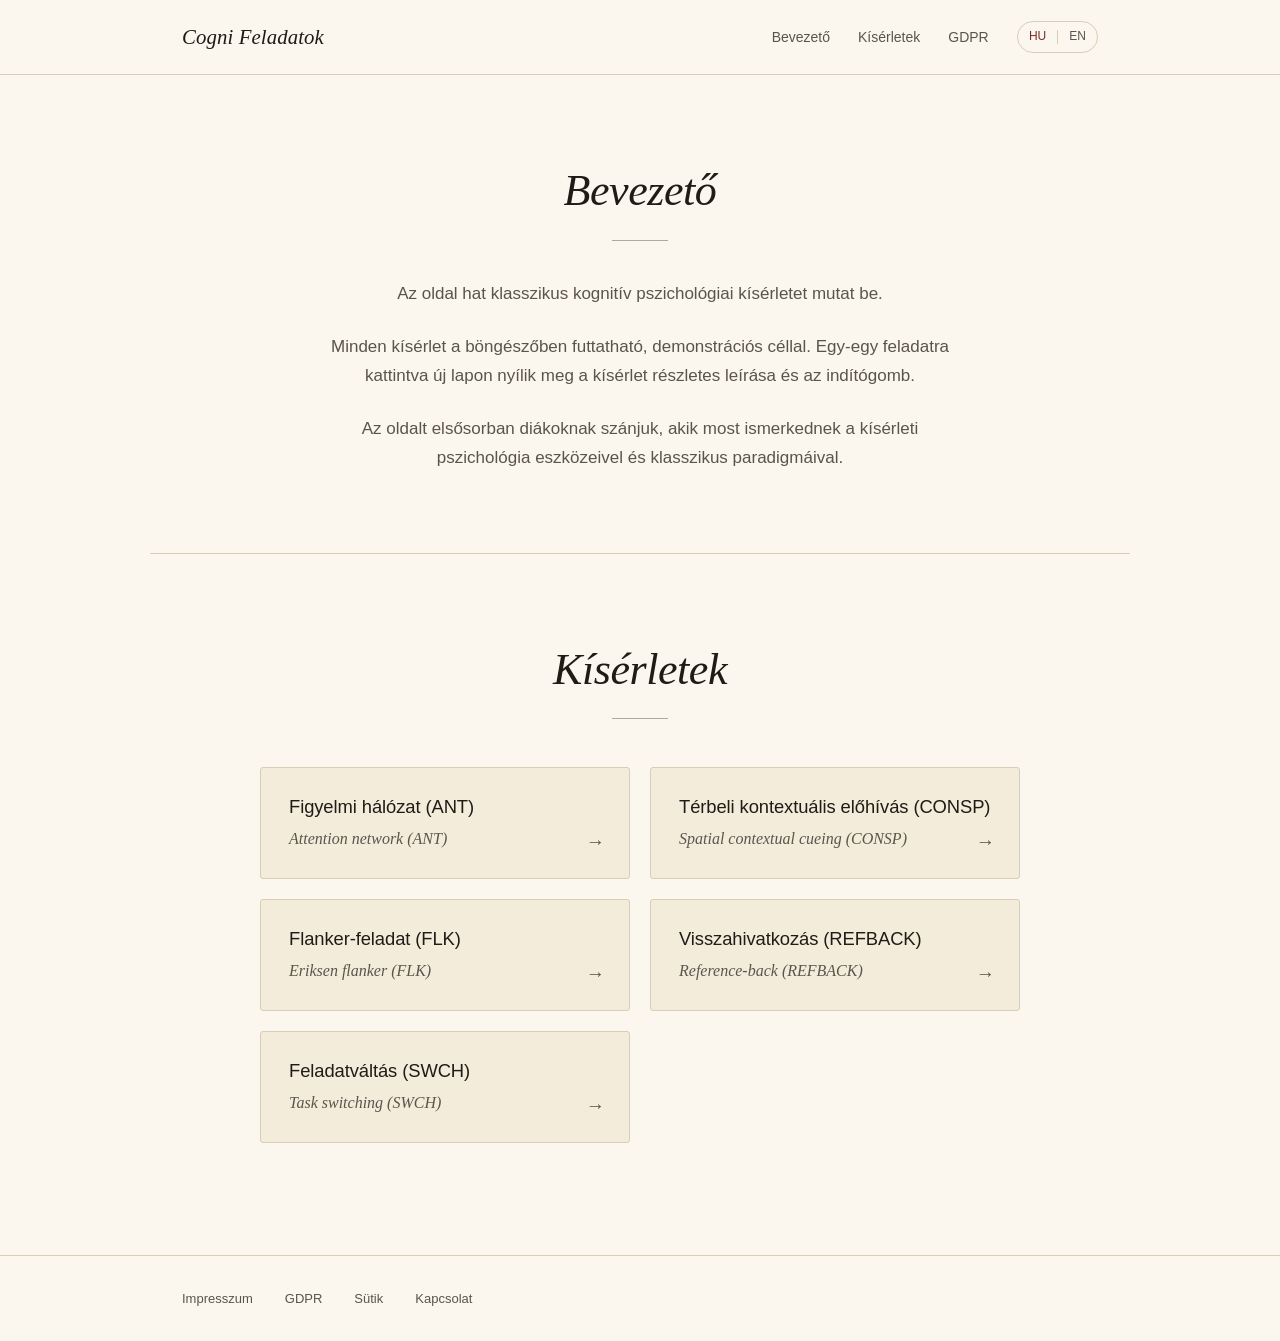
==== index.html @ f472b240 "Add files via upload" ====
<!DOCTYPE html>
<html lang="hu">
<head>
    <meta charset="UTF-8">
    <meta name="viewport" content="width=device-width, initial-scale=1.0">
    <title>Cogni FEladatok</title>
    <meta name = "description" content="Pár klasszikus kognitív pszichológiai kísérlet diákok és érdeklődők számára. Six classical cognitive psychology experiments for students and the curious.">
    <link rel = "stylesheet" href = "common_style.css">
</head>
<body>

<header class="site-header">
    <div class="container">
        <a href="/" class="brand">Cogni Feladatok</a>
        <nav class="site-nav" aria-label="Main">
            <a href="#introduction"><span class="hu">Bevezető</span><span class="en">Introduction</span></a>
            <a href="#experiments"><span class="hu">Kísérletek</span><span class="en">Experiments</span></a>
            <a href="gdpr.html">GDPR</a>
            <div class="lang-toggle" role="group" aria-label="Language">
                <button type="button" data-lang="hu" aria-pressed="true">HU</button>
                <span class="divider" aria-hidden="true"></span>
                <button type="button" data-lang="en" aria-pressed="false">EN</button>
            </div>
        </nav>
    </div>
</header>

<main>

    <section class="introduction" id="introduction">
      <div class="container">
        <h1 class="section-heading">
          <span class="hu">Bevezető</span>
          <span class="en">Introduction</span>
        </h1>
        <p>
          <span class="hu">Az oldal hat klasszikus kognitív pszichológiai kísérletet mutat be.</span>
          <span class="en">This site presents six classical cognitive psychology experiments — from attentional networks and visual search to conflict resolution and working memory.</span>
        </p>
        <p>
          <span class="hu">Minden kísérlet a böngészőben futtatható, demonstrációs céllal. Egy-egy feladatra kattintva új lapon nyílik meg a kísérlet részletes leírása és az indítógomb.</span>
          <span class="en">Each experiment runs directly in the browser, for demonstration purposes. Clicking a task opens its description and start button in a new tab.</span>
        </p>
        <p>
          <span class="hu">Az oldalt elsősorban diákoknak szánjuk, akik most ismerkednek a 
            kísérleti pszichológia eszközeivel és klasszikus paradigmáival.</span>
          <span class="en">The site is intended primarily for students who are getting their first hands-on look 
            at the tools and classical paradigms of experimental psychology.</span>
        </p>
      </div>
    </section>

    <hr class="section-divider">

    <section class="experiments" id="experiments">
      <div class="container">
        <h2 class="section-heading">
          <span class="hu">Kísérletek</span>
          <span class="en">Experiments</span>
        </h2>

        <div class="experiment-grid">

          <a href="ant.html" class="experiment-card">
            <span class="card-hu">Figyelmi hálózat (ANT)</span>
            <span class="card-en">Attention network (ANT)</span>
            <span class="card-arrow" aria-hidden="true">→</span>
          </a>

          <a href="consp.html" class="experiment-card">
            <span class="card-hu">Térbeli kontextuális előhívás (CONSP)</span>
            <span class="card-en">Spatial contextual cueing (CONSP)</span>
            <span class="card-arrow" aria-hidden="true">→</span>
          </a>

          <a href="flanker.html" class="experiment-card">
            <span class="card-hu">Flanker-feladat (FLK)</span>
            <span class="card-en">Eriksen flanker (FLK)</span>
            <span class="card-arrow" aria-hidden="true">→</span>
          </a>

          <a href="refback.html" class="experiment-card">
            <span class="card-hu">Visszahivatkozás (REFBACK)</span>
            <span class="card-en">Reference-back (REFBACK)</span>
            <span class="card-arrow" aria-hidden="true">→</span>
          </a>

          <a href="task_switch.html" class="experiment-card">
            <span class="card-hu">Feladatváltás (SWCH)</span>
            <span class="card-en">Task switching (SWCH)</span>
            <span class="card-arrow" aria-hidden="true">→</span>
          </a>

        </div>
      </div>
    </section>


</main>
<footer class="site-footer">
    <div class="container">
        <ul>
            <li><a href="impresszum.html">Impresszum</a></li>
            <li><a href="gdpr.html">GDPR</a></li>
            <li><a href="cookies.html">Sütik</a></li>
            <li><a href="kapcsolat.html"><span class="hu">Kapcsolat</span><span class="en">Contact</span></a></li>
        </ul>
    </div>
</footer>
<script src="common.js" defer></script>
</body>
</html>
---- common_style.css ----
/* =============================================================
   Cognitive Experiments — Common Stylesheet
   Editorial-academic aesthetic. Cream + ink + oxblood.
   ============================================================= */

/* ---------- Design tokens ---------- */
:root {
  /* Colour: light mode (default) */
  --paper:        #FBF7EE;
  --paper-soft:   #F4ECDB;
  --ink:          #1F1B16;
  --ink-soft:     #5A554C;
  --rule:         #D8CDB6;
  --accent:       #7A2B27;
  --accent-hover: #5E211E;
  --accent-soft:  rgba(122, 43, 39, 0.06);

  /* Typography */
  --font-serif: "Cormorant Garamond", "EB Garamond", Georgia, serif;
  --font-sans:  "Public Sans", -apple-system, BlinkMacSystemFont, "Segoe UI", sans-serif;

  /* Layout */
  --container-w: 980px;
  --reading-w:   640px;
}

@media (prefers-color-scheme: dark) {
  :root {
    --paper:        #181612;
    --paper-soft:   #22201B;
    --ink:          #E8E3D6;
    --ink-soft:     #A9A399;
    --rule:         #3A362F;
    --accent:       #C26050;
    --accent-hover: #D77361;
    --accent-soft:  rgba(194, 96, 80, 0.10);
  }
}

/* ---------- Reset ---------- */
*, *::before, *::after { box-sizing: border-box; }
html { font-size: 16px; -webkit-text-size-adjust: 100%; }
body { margin: 0; }
img, svg { display: block; max-width: 100%; }
button { font: inherit; color: inherit; background: none; border: none; padding: 0; cursor: pointer; }
a { color: inherit; }
ul { list-style: none; margin: 0; padding: 0; }

/* ---------- Base typography ---------- */
body {
  background: var(--paper);
  color: var(--ink);
  font-family: var(--font-sans);
  font-size: 1rem;
  line-height: 1.65;
  font-feature-settings: "kern", "liga", "tnum";
  -webkit-font-smoothing: antialiased;
  -moz-osx-font-smoothing: grayscale;
  text-rendering: optimizeLegibility;
}

p { margin: 0 0 1.25rem; }
strong { font-weight: 500; }

/* ---------- Focus ---------- */
:focus-visible {
  outline: 2px solid var(--accent);
  outline-offset: 3px;
  border-radius: 2px;
}

/* ---------- Layout ---------- */
.container {
  width: 100%;
  max-width: var(--container-w);
  margin: 0 auto;
  padding: 0 2rem;
}

/* ---------- Header ---------- */
.site-header {
  border-bottom: 0.5px solid var(--rule);
  background: var(--paper);
}
.site-header .container {
  display: flex;
  align-items: center;
  justify-content: space-between;
  padding-top: 1.25rem;
  padding-bottom: 1.25rem;
  gap: 1rem;
}
.brand {
  font-family: var(--font-serif);
  font-style: italic;
  font-size: 1.3rem;
  font-weight: 500;
  letter-spacing: 0.005em;
  text-decoration: none;
  color: var(--ink);
  transition: color 0.15s ease;
}
.brand:hover { color: var(--accent); }

/* ---------- Navigation ---------- */
.site-nav {
  display: flex;
  align-items: center;
  gap: 1.75rem;
  font-size: 0.875rem;
  color: var(--ink-soft);
}
.site-nav a {
  text-decoration: none;
  transition: color 0.15s ease;
}
.site-nav a:hover { color: var(--accent); }

/* ---------- Language toggle ---------- */
.lang-toggle {
  display: inline-flex;
  align-items: center;
  border: 0.5px solid var(--rule);
  border-radius: 999px;
  font-size: 0.75rem;
  letter-spacing: 0.06em;
  overflow: hidden;
}
.lang-toggle button {
  padding: 0.3rem 0.7rem;
  color: var(--ink-soft);
  transition: color 0.15s ease, background 0.15s ease;
}
.lang-toggle button:hover { color: var(--ink); }
.lang-toggle button[aria-pressed="true"] {
  color: var(--accent);
  font-weight: 500;
}
.lang-toggle .divider {
  width: 0.5px;
  height: 0.9rem;
  background: var(--rule);
}

/* ---------- Sections ---------- */
section { padding: 5rem 0; }

.section-heading {
  text-align: center;
  font-family: var(--font-serif);
  font-style: italic;
  font-weight: 500;
  font-size: clamp(2rem, 4vw, 2.75rem);
  letter-spacing: -0.01em;
  margin: 0 0 0.5rem;
  color: var(--ink);
}
.section-heading::after {
  content: "";
  display: block;
  width: 3.5rem;
  height: 0.5px;
  background: var(--ink);
  opacity: 0.35;
  margin: 0.75rem auto 0;
}

/* ---------- Introduction ---------- */
.introduction p {
  max-width: var(--reading-w);
  margin: 1.5rem auto 0;
  text-align: center;
  color: var(--ink-soft);
  font-size: 1.0625rem;
  line-height: 1.7;
}
.introduction p:first-of-type { margin-top: 2.5rem; }

/* ---------- Section divider ---------- */
.section-divider {
  border: none;
  border-top: 0.5px solid var(--rule);
  max-width: var(--container-w);
  margin: 0 auto;
}

/* ---------- Experiment grid ---------- */
.experiment-grid {
  display: grid;
  grid-template-columns: repeat(2, 1fr);
  gap: 1.25rem;
  max-width: 760px;
  margin: 3rem auto 0;
}

.experiment-card {
  position: relative;
  display: flex;
  flex-direction: column;
  justify-content: flex-start;
  background: var(--paper-soft);
  border: 0.5px solid var(--rule);
  border-radius: 3px;
  padding: 1.5rem 1.75rem;
  min-height: 7rem;
  text-decoration: none;
  color: var(--ink);
  transition: border-color 0.25s ease, background 0.25s ease;
}
.experiment-card:hover {
  border-color: var(--accent);
  background: var(--paper);
}
.experiment-card:hover .card-arrow {
  color: var(--accent);
  transform: translateX(4px);
}

/* Card title: primary language */
.card-hu, .card-en {
  display: block;
  transition: all 0.2s ease;
}
.card-hu {
  font-size: 1.15rem;
  font-weight: 500;
  letter-spacing: -0.005em;
  margin-bottom: 0.2rem;
}
.card-en {
  font-family: var(--font-serif);
  font-style: italic;
  font-size: 1rem;
  color: var(--ink-soft);
}

/* Language swap: in EN mode, English becomes primary */
[lang="en"] .card-en {
  font-family: var(--font-sans);
  font-style: normal;
  font-size: 1.15rem;
  font-weight: 500;
  color: var(--ink);
  letter-spacing: -0.005em;
  margin-bottom: 0.2rem;
  order: 1;
}
[lang="en"] .card-hu {
  font-family: var(--font-serif);
  font-style: italic;
  font-size: 1rem;
  font-weight: 400;
  color: var(--ink-soft);
  letter-spacing: 0;
  margin-bottom: 0;
  order: 2;
}

.card-arrow {
  position: absolute;
  right: 1.5rem;
  bottom: 1.25rem;
  font-size: 1.2rem;
  color: var(--ink-soft);
  transition: color 0.25s ease, transform 0.25s ease;
  font-family: var(--font-serif);
}

/* ---------- Button ---------- */
.button {
  display: inline-flex;
  align-items: center;
  gap: 0.6rem;
  padding: 0.8rem 1.6rem;
  background: var(--accent);
  color: var(--paper);
  border-radius: 2px;
  font-size: 0.95rem;
  font-weight: 500;
  letter-spacing: 0.01em;
  text-decoration: none;
  transition: background 0.15s ease, transform 0.15s ease;
}
.button:hover {
  background: var(--accent-hover);
}
.button:active { transform: translateY(1px); }

/* ---------- Footer ---------- */
.site-footer {
  border-top: 0.5px solid var(--rule);
  padding: 2rem 0;
  margin-top: 2rem;
  font-size: 0.8125rem;
  color: var(--ink-soft);
}
.site-footer .container {
  display: flex;
  justify-content: space-between;
  align-items: center;
  gap: 1rem;
}
.site-footer ul {
  display: flex;
  gap: 2rem;
}
.site-footer a {
  text-decoration: none;
  transition: color 0.15s ease;
}
.site-footer a:hover { color: var(--accent); }

/* ---------- Experiment lobby page ---------- */
.experiment-page {
  max-width: var(--reading-w);
  margin: 0 auto;
  padding: 4rem 2rem 3rem;
}
.experiment-page h1 {
  font-family: var(--font-serif);
  font-style: italic;
  font-weight: 500;
  font-size: clamp(2.25rem, 5vw, 3rem);
  letter-spacing: -0.015em;
  line-height: 1.15;
  margin: 0 0 0.5rem;
}
.experiment-page .citation {
  font-family: var(--font-serif);
  font-style: italic;
  font-size: 1rem;
  color: var(--ink-soft);
  margin: 0 0 2.5rem;
  padding-bottom: 1.5rem;
  border-bottom: 0.5px solid var(--rule);
}
.experiment-page p {
  font-size: 1.0625rem;
  line-height: 1.75;
}
.experiment-page .instructions {
  background: var(--paper-soft);
  border-left: 2px solid var(--accent);
  padding: 1.5rem 1.75rem;
  margin: 2rem 0;
}
.experiment-page .instructions h3 {
  font-family: var(--font-serif);
  font-style: italic;
  font-weight: 500;
  font-size: 1.15rem;
  margin: 0 0 0.75rem;
  letter-spacing: 0.02em;
  text-transform: lowercase;
  font-variant: small-caps;
}
.experiment-page .instructions p {
  font-size: 1rem;
  margin: 0 0 0.75rem;
}
.experiment-page .instructions p:last-child { margin-bottom: 0; }
.experiment-page .key {
  display: inline-block;
  font-family: var(--font-serif);
  font-size: 1.1rem;
  font-weight: 500;
  color: var(--accent);
  margin-right: 0.4rem;
  min-width: 1.2rem;
}
.experiment-page .actions {
  margin-top: 2.5rem;
  display: flex;
  align-items: center;
  gap: 2rem;
  flex-wrap: wrap;
}
.experiment-page .back-link {
  font-size: 0.95rem;
  color: var(--ink-soft);
  text-decoration: none;
  transition: color 0.15s ease;
}
.experiment-page .back-link:hover { color: var(--accent); }

.experiment-page .meta {
  font-size: 0.875rem;
  color: var(--ink-soft);
  font-style: italic;
  margin-top: 1.5rem;
}

/* ---------- Bilingual visibility utilities ---------- */
/* For inline labels and prose: show only the active language. */
[lang="hu"] .en { display: none; }
[lang="en"] .hu { display: none; }

/* ---------- Responsive ---------- */
@media (max-width: 720px) {
  .container { padding: 0 1.25rem; }
  section { padding: 3.5rem 0; }
  .experiment-grid { grid-template-columns: 1fr; max-width: 100%; }
  .site-nav { gap: 1rem; font-size: 0.8125rem; }
  .site-footer .container { flex-direction: column; align-items: flex-start; }
  .site-footer ul { gap: 1.25rem; flex-wrap: wrap; }
  .experiment-page { padding: 2.5rem 1.25rem 2rem; }
}

@media (max-width: 540px) {
  .site-header .container { flex-wrap: wrap; }
  .brand { font-size: 1.15rem; }
  .site-nav { font-size: 0.75rem; gap: 0.85rem; }
}
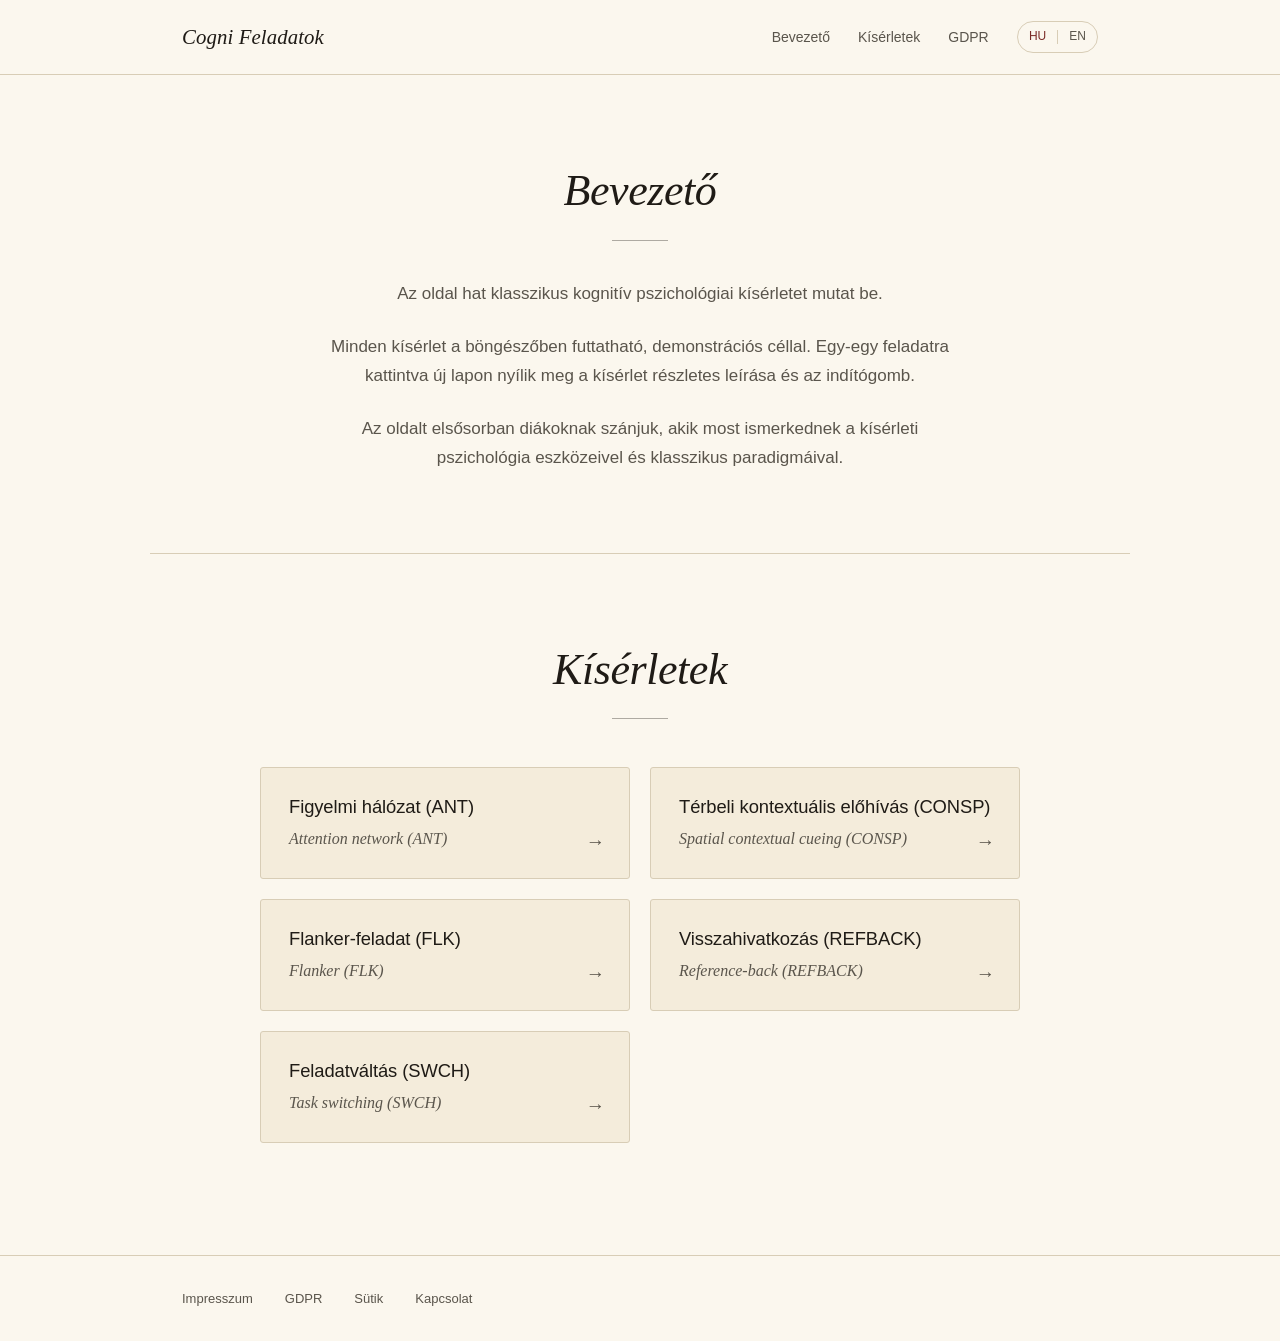
==== commit 1a152d6f: "Update index.html" ====
--- a/index.html
+++ b/index.html
@@ -75,7 +75,7 @@
 
           <a href="flanker.html" class="experiment-card">
             <span class="card-hu">Flanker-feladat (FLK)</span>
-            <span class="card-en">Eriksen flanker (FLK)</span>
+            <span class="card-en">Flanker (FLK)</span>
             <span class="card-arrow" aria-hidden="true">→</span>
           </a>
 
@@ -109,4 +109,4 @@
 </footer>
 <script src="common.js" defer></script>
 </body>
-</html>+</html>
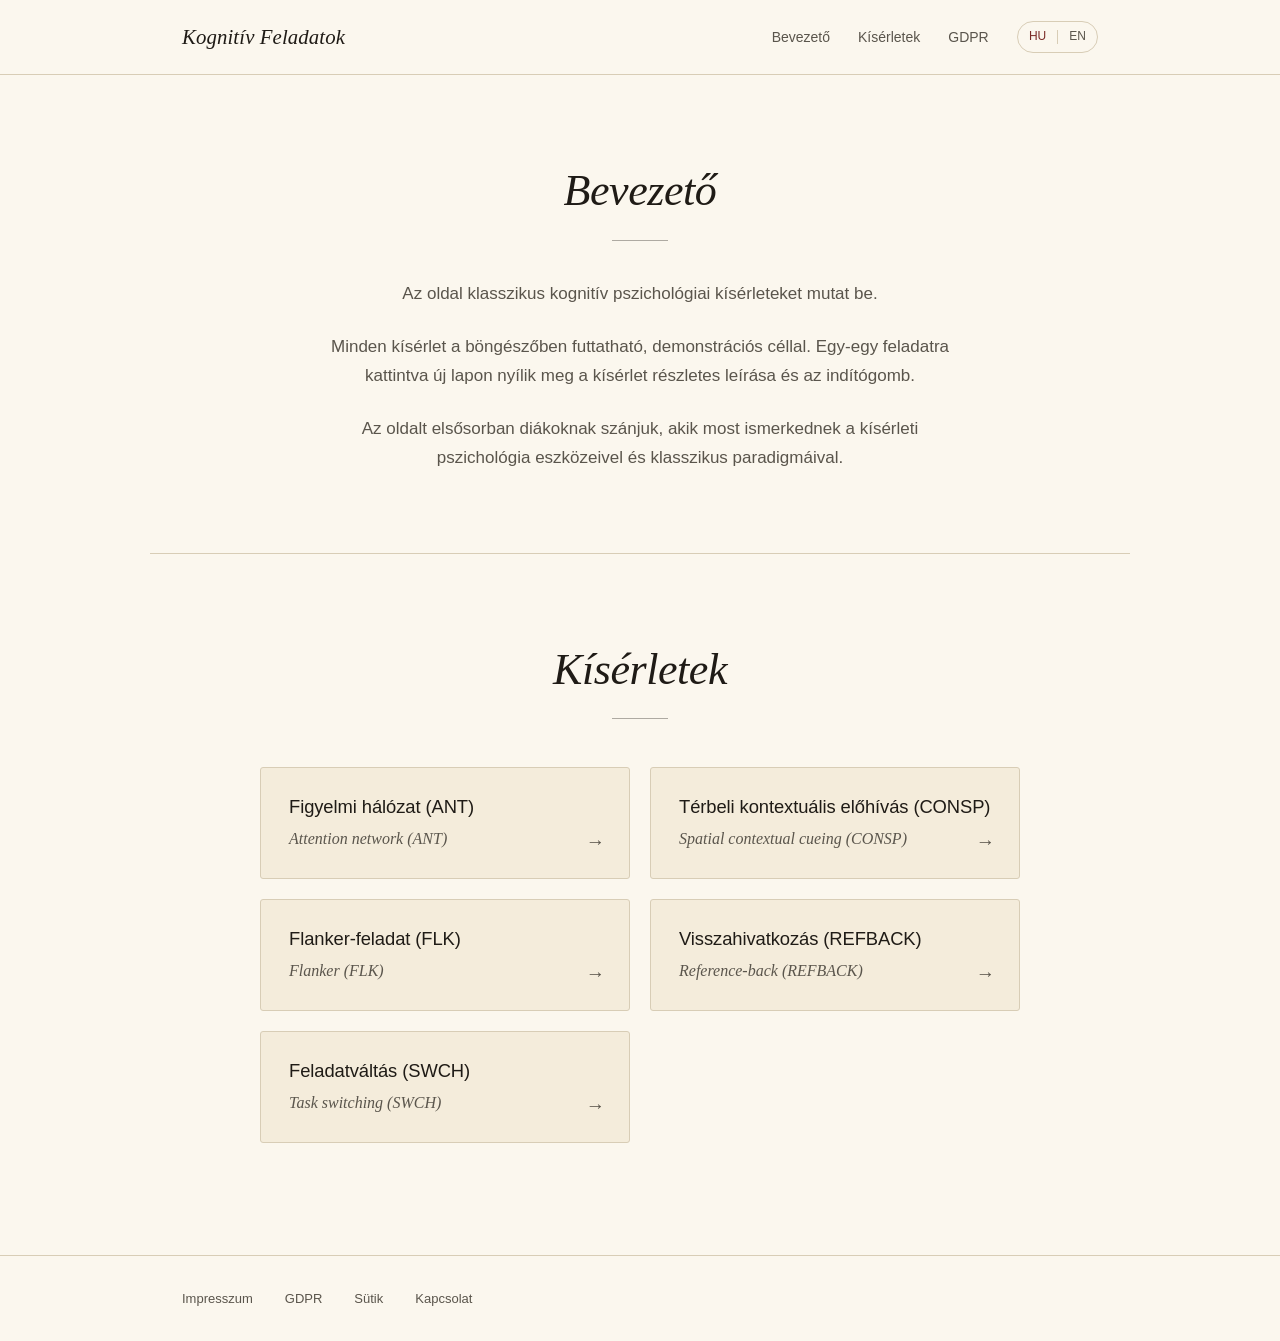
==== commit b6aa70b6: "Revise text in index.html for accuracy Updated Hungarian and English descriptions for clarity." ====
--- a/index.html
+++ b/index.html
@@ -11,7 +11,7 @@
 
 <header class="site-header">
     <div class="container">
-        <a href="/" class="brand">Cogni Feladatok</a>
+        <a href="/" class="brand">Kognitív Feladatok</a>
         <nav class="site-nav" aria-label="Main">
             <a href="#introduction"><span class="hu">Bevezető</span><span class="en">Introduction</span></a>
             <a href="#experiments"><span class="hu">Kísérletek</span><span class="en">Experiments</span></a>
@@ -34,8 +34,8 @@
           <span class="en">Introduction</span>
         </h1>
         <p>
-          <span class="hu">Az oldal hat klasszikus kognitív pszichológiai kísérletet mutat be.</span>
-          <span class="en">This site presents six classical cognitive psychology experiments — from attentional networks and visual search to conflict resolution and working memory.</span>
+          <span class="hu">Az oldal klasszikus kognitív pszichológiai kísérleteket mutat be.</span>
+          <span class="en">This site presents classical cognitive psychology experiments — from attentional networks and visual search to conflict resolution and working memory.</span>
         </p>
         <p>
           <span class="hu">Minden kísérlet a böngészőben futtatható, demonstrációs céllal. Egy-egy feladatra kattintva új lapon nyílik meg a kísérlet részletes leírása és az indítógomb.</span>
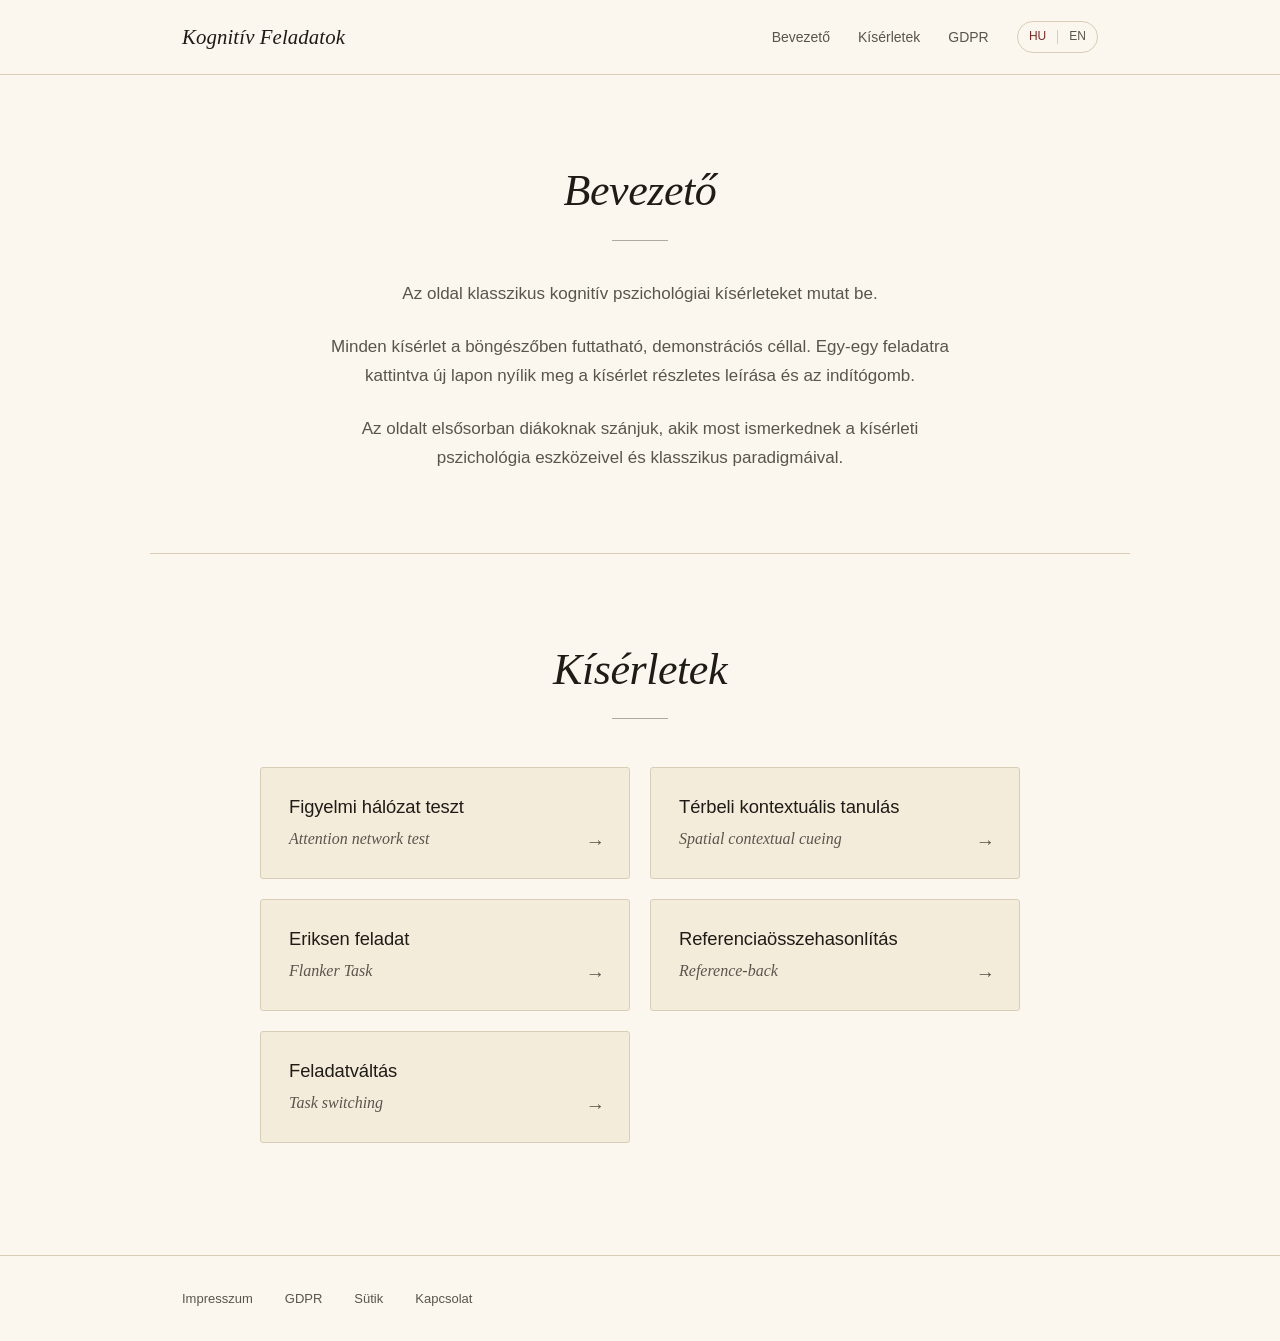
==== commit 765e1ded: "Update experiment card labels in index.html" ====
--- a/index.html
+++ b/index.html
@@ -62,32 +62,32 @@
         <div class="experiment-grid">
 
           <a href="ant.html" class="experiment-card">
-            <span class="card-hu">Figyelmi hálózat (ANT)</span>
-            <span class="card-en">Attention network (ANT)</span>
+            <span class="card-hu">Figyelmi hálózat teszt</span>
+            <span class="card-en">Attention network test</span>
             <span class="card-arrow" aria-hidden="true">→</span>
           </a>
 
           <a href="consp.html" class="experiment-card">
-            <span class="card-hu">Térbeli kontextuális előhívás (CONSP)</span>
-            <span class="card-en">Spatial contextual cueing (CONSP)</span>
+            <span class="card-hu">Térbeli kontextuális tanulás</span>
+            <span class="card-en">Spatial contextual cueing</span>
             <span class="card-arrow" aria-hidden="true">→</span>
           </a>
 
           <a href="flanker.html" class="experiment-card">
-            <span class="card-hu">Flanker-feladat (FLK)</span>
-            <span class="card-en">Flanker (FLK)</span>
+            <span class="card-hu">Eriksen feladat</span>
+            <span class="card-en">Flanker Task</span>
             <span class="card-arrow" aria-hidden="true">→</span>
           </a>
 
           <a href="refback.html" class="experiment-card">
-            <span class="card-hu">Visszahivatkozás (REFBACK)</span>
-            <span class="card-en">Reference-back (REFBACK)</span>
+            <span class="card-hu">Referenciaösszehasonlítás</span>
+            <span class="card-en">Reference-back</span>
             <span class="card-arrow" aria-hidden="true">→</span>
           </a>
 
           <a href="task_switch.html" class="experiment-card">
-            <span class="card-hu">Feladatváltás (SWCH)</span>
-            <span class="card-en">Task switching (SWCH)</span>
+            <span class="card-hu">Feladatváltás</span>
+            <span class="card-en">Task switching</span>
             <span class="card-arrow" aria-hidden="true">→</span>
           </a>
 
